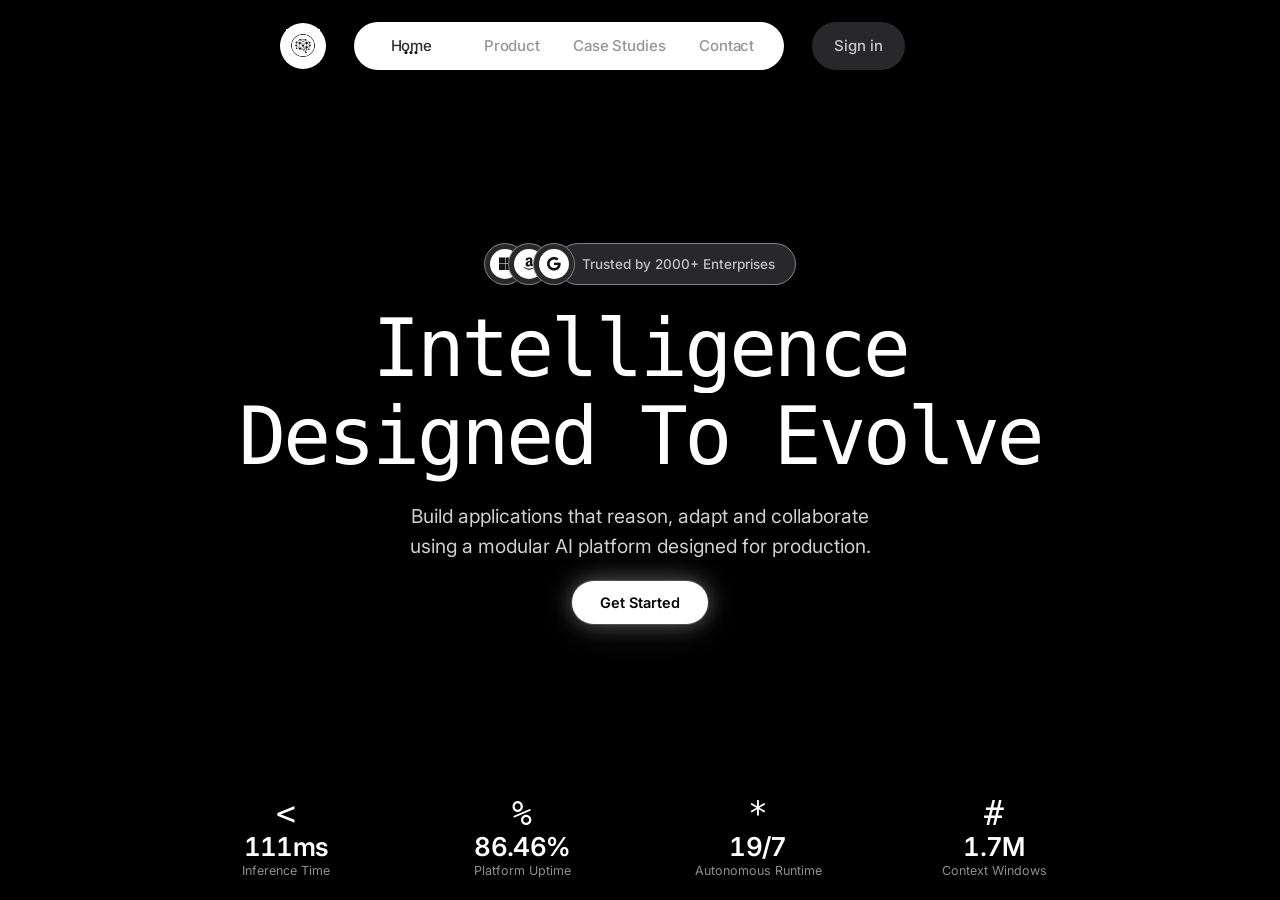
==== index.html @ 955801c1 "intailizing build" ====
<!DOCTYPE html>
<html lang="en">
  <head>
    <meta charset="UTF-8" />
    <meta name="viewport" content="width=device-width, initial-scale=1.0" />
    <title>Intelligence Designed To Evolve</title>
    <meta
      name="description"
      content="Build applications that reason, adapt and collaborate using a modular AI platform designed for production."
    />

    <!-- Inter — UI font -->
    <link rel="preconnect" href="https://fonts.googleapis.com" />
    <link rel="preconnect" href="https://fonts.gstatic.com" crossorigin />
    <link
      href="https://fonts.googleapis.com/css2?family=Inter:wght@400;500;600&display=swap"
      rel="stylesheet"
    />

    <!-- BubbledotICG-FinePos — retro dot-matrix display font -->
    <link
      href="https://db.onlinewebfonts.com/c/8cb707a9b8a73f8a7403336b861c3074?family=BubbledotICG-FinePos"
      rel="stylesheet"
    />

    <!-- Font Awesome 6.5.2 — brand icons -->
    <link
      rel="stylesheet"
      href="https://cdnjs.cloudflare.com/ajax/libs/font-awesome/6.5.2/css/all.min.css"
      integrity="sha512-SnH5WK+bZxgPHs44uWIX+LLJAJ9/2PkPKZ5QiAj6Ta86w+fsb2TkcmfRyVX3pBnMFcV7oQPJkl9QevSCWr3W6A=="
      crossorigin="anonymous"
      referrerpolicy="no-referrer"
    />

    <!-- Stylesheet -->
    <link rel="stylesheet" href="styles.css" />
  </head>
  <body>
    <!-- ==========================================
         BACKGROUND VIDEO
         ========================================== -->
    <div class="bg" aria-hidden="true">
      <video class="bg-video" autoplay muted loop playsinline>
        <source
          src="https://d8j0ntlcm91z4.cloudfront.net/user_38xzZboKViGWJOttwIXH07lWA1P/hf_20260809_012548_ef22562c-c0ae-4816-ad9d-f8922af4e6a7.mp4"
          type="video/mp4"
        />
      </video>
    </div>

    <!-- ==========================================
         MOBILE MENU OVERLAY + SHEET
         ========================================== -->
    <div
      id="menu-overlay"
      class="menu-overlay"
      role="dialog"
      aria-modal="true"
      aria-label="Navigation menu"
      hidden
    >
    </div>

    <nav id="mobile-menu" class="mobile-menu" hidden>
      <ul class="mobile-nav-links" role="list">
        <li><a href="#" class="active">Home</a></li>
        <li><a href="#">Product</a></li>
        <li><a href="#">Case Studies</a></li>
        <li><a href="#">Contact</a></li>
      </ul>
      <button class="mobile-signin-btn" type="button">Sign in</button>
    </nav>

    <!-- ==========================================
         PAGE WRAPPER
         ========================================== -->
    <div class="page">

      <!-- HEADER -->
      <header class="header" role="banner">
        <div class="header-inner">
          <!-- Logo -->
          <button class="logo-btn" type="button" aria-label="Home">
            <img
              src="assets/logo.webp"
              alt=""
              width="52"
              height="52"
            />
          </button>

          <!-- Desktop nav pill -->
          <ul class="nav-pill" role="list" aria-label="Main navigation">
            <li><a href="#" class="active" aria-current="page">Home</a></li>
            <li><a href="#">Product</a></li>
            <li><a href="#">Case Studies</a></li>
            <li><a href="#">Contact</a></li>
          </ul>

          <!-- Desktop sign in -->
          <button class="sign-in-pill" type="button">Sign in</button>

          <!-- Mobile burger -->
          <button
            id="burger-btn"
            class="burger-btn"
            type="button"
            aria-label="Open navigation menu"
            aria-expanded="false"
            aria-controls="mobile-menu"
          >
            <span class="bar"></span>
            <span class="bar"></span>
            <span class="bar"></span>
          </button>
        </div>
      </header>

      <!-- HERO -->
      <main class="hero" id="main-content">

        <!-- Trust row -->
        <div class="trust-row anim" style="--d: 0.05s;" aria-label="Trusted by 2000 plus Enterprises">
          <div class="trust-avatars">
            <div class="avatar">
              <div class="avatar-inner">
                <i class="fa-brands fa-microsoft" aria-hidden="true"></i>
              </div>
            </div>
            <div class="avatar">
              <div class="avatar-inner">
                <i class="fa-brands fa-amazon" aria-hidden="true"></i>
              </div>
            </div>
            <div class="avatar">
              <div class="avatar-inner">
                <i class="fa-brands fa-google" aria-hidden="true"></i>
              </div>
            </div>
          </div>
          <div class="trust-pill">
            <span>Trusted by 2000+ Enterprises</span>
          </div>
        </div>

        <!-- Headline -->
        <h1 class="headline anim" style="--d: 0s;">
          <span class="headline-line">Intelligence</span>
          <span class="headline-line">Designed To Evolve</span>
        </h1>

        <!-- Subhead -->
        <p class="subhead anim" style="--d: 0.28s;">
          Build applications that reason, adapt and collaborate using a modular
          AI platform designed for production.
        </p>

        <!-- CTA -->
        <a href="#" class="cta-btn anim-pulse" style="--d: 0.4s;">Get Started</a>

      </main>

      <!-- STATS FOOTER -->
      <footer class="stats" aria-label="Platform statistics">

        <div class="stat-item anim" style="--d: 0.5s;">
          <div class="stat-icon" aria-hidden="true">&lt;</div>
          <div
            class="stat-value"
            data-target="120"
            aria-label="120 milliseconds"
          >0ms</div>
          <div class="stat-label">Inference Time</div>
        </div>

        <div class="stat-item anim" style="--d: 0.58s;">
          <div class="stat-icon" aria-hidden="true">%</div>
          <div
            class="stat-value"
            data-target="99.99"
            aria-label="99.99 percent"
          >0.00%</div>
          <div class="stat-label">Platform Uptime</div>
        </div>

        <div class="stat-item anim" style="--d: 0.66s;">
          <div class="stat-icon" aria-hidden="true">*</div>
          <div
            class="stat-value"
            data-target="24"
            aria-label="24 slash 7"
          >0/7</div>
          <div class="stat-label">Autonomous Runtime</div>
        </div>

        <div class="stat-item anim" style="--d: 0.74s;">
          <div class="stat-icon" aria-hidden="true">#</div>
          <div
            class="stat-value"
            data-target="2.4"
            aria-label="2.4 million"
          >0.0M</div>
          <div class="stat-label">Context Windows</div>
        </div>

      </footer>
    </div>

    <!-- Script -->
    <script src="main.js"></script>
  </body>
</html>
---- styles.css ----
/* =============================================
   LOCAL FONTS
   ============================================= */
@font-face {
  font-family: "Geist Pixel Circle";
  src: url("fonts/GeistPixel-Circle.woff2") format("woff2");
  font-weight: 400;
  font-display: swap;
}

/* =============================================
   CSS CUSTOM PROPERTIES
   ============================================= */
:root {
  --bg: #000000;
  --text: #ffffff;
  --muted: #8e8e8e;
  --nav-text: #2e2e2e;
  --pill-dark: #28282a;
  --sign-in-text: #c8c8c8;
  --nav-shadow: 0 4px 14px rgba(0, 0, 0, 0.16);
  --trust-bg: #28282a;
  --trust-border: rgba(255, 255, 255, 0.4);
  --trust-text: #c4c2c3;
  --font-sans: "Inter", "Segoe UI", system-ui, sans-serif;
  --font-display: "BubbledotICG-FinePos", "Geist Pixel Circle", monospace;
  --trust-size: clamp(36px, 4.5vw, 42px);
}

/* =============================================
   RESET & BASE
   ============================================= */
*,
*::before,
*::after {
  box-sizing: border-box;
  margin: 0;
  padding: 0;
}

html {
  height: 100%;
}

body {
  background: var(--bg);
  color: var(--text);
  font-family: var(--font-sans);
  overflow: hidden;
  height: 100vh;
  height: 100dvh;
  -webkit-font-smoothing: antialiased;
  -moz-osx-font-smoothing: grayscale;
}

/* =============================================
   KEYFRAME ANIMATIONS
   ============================================= */
@keyframes slideDown {
  from {
    opacity: 0;
    transform: translateY(-18px);
  }
  to {
    opacity: 1;
    transform: translateY(0);
  }
}

@keyframes reveal {
  from {
    opacity: 0;
    transform: translateY(22px) scale(0.98);
    filter: blur(6px);
  }
  to {
    opacity: 1;
    transform: translateY(0) scale(1);
    filter: blur(0);
  }
}

@keyframes revealPulse {
  0% {
    opacity: 0;
    transform: translateY(22px) scale(0.96);
    filter: blur(6px);
  }
  70% {
    opacity: 1;
    transform: translateY(-2px) scale(1.01);
    filter: blur(0);
  }
  100% {
    opacity: 1;
    transform: translateY(0) scale(1);
    filter: blur(0);
  }
}

@keyframes headlineFade {
  from {
    opacity: 0;
    transform: translateY(14px);
  }
  to {
    opacity: 1;
    transform: translateY(0);
  }
}

@keyframes overlayIn {
  from { opacity: 0; }
  to { opacity: 1; }
}

@keyframes menuIn {
  from {
    opacity: 0;
    transform: translateX(-50%) translateY(-12px) scale(0.97);
  }
  to {
    opacity: 1;
    transform: translateX(-50%) translateY(0) scale(1);
  }
}

@keyframes linkIn {
  from {
    opacity: 0;
    transform: translateY(8px);
  }
  to {
    opacity: 1;
    transform: translateY(0);
  }
}

/* =============================================
   BACKGROUND VIDEO
   ============================================= */
.bg {
  position: fixed;
  inset: 0;
  background: #000;
  overflow: hidden;
  z-index: 0;
}

.bg-video {
  position: absolute;
  inset: 0;
  width: 100%;
  height: 100%;
  object-fit: cover;
  pointer-events: none;
  z-index: 0;
}

/* =============================================
   PAGE LAYOUT
   ============================================= */
.page {
  position: relative;
  z-index: 1;
  display: flex;
  flex-direction: column;
  align-items: center;
  padding: clamp(16px, 2.4vh, 28px) clamp(14px, 3vw, 32px);
  height: 100vh;
  height: 100dvh;
  overflow: hidden;
}

/* =============================================
   HEADER
   ============================================= */
.header {
  flex-shrink: 0;
  width: 100%;
  display: flex;
  justify-content: center;
  z-index: 1;
  animation: slideDown 0.7s cubic-bezier(0.22, 1, 0.36, 1) both;
}

.header-inner {
  display: flex;
  align-items: center;
  gap: clamp(18px, 2.8vw, 28px);
  max-width: 720px;
  width: 100%;
}

/* Logo */
.logo-btn {
  flex-shrink: 0;
  width: clamp(40px, 4.4vw, 46px);
  height: clamp(40px, 4.4vw, 46px);
  border-radius: 50%;
  background: #fff;
  box-shadow: var(--nav-shadow);
  border: none;
  cursor: pointer;
  display: grid;
  place-items: center;
  transition: transform 0.25s ease;
  padding: 0;
}

.logo-btn:hover {
  transform: scale(1.04);
}

.logo-btn img {
  width: 72%;
  height: 72%;
  object-fit: contain;
  display: block;
}

/* Nav pill */
.nav-pill {
  flex: 1;
  max-width: 430px;
  height: clamp(44px, 5.2vw, 48px);
  background: #fff;
  border-radius: 999px;
  box-shadow: var(--nav-shadow);
  padding: 4px 8px;
  display: flex;
  align-items: center;
  gap: 2px;
  list-style: none;
}

.nav-pill li {
  flex: 1;
  display: flex;
  justify-content: center;
}

.nav-pill a {
  display: flex;
  flex-direction: column;
  align-items: center;
  justify-content: center;
  position: relative;
  text-decoration: none;
  color: var(--nav-text);
  font-family: var(--font-sans);
  font-weight: 500;
  font-size: clamp(13px, 1.4vw, 15px);
  letter-spacing: -0.01em;
  opacity: 0.5;
  padding: 4px 10px;
  border-radius: 999px;
  transition: opacity 0.2s ease;
  white-space: nowrap;
}

.nav-pill a:hover {
  opacity: 0.75;
}

.nav-pill a.active {
  opacity: 1;
}

/* Three dot indicator for active nav item */
.nav-pill a.active::after {
  content: "";
  position: absolute;
  bottom: 5px;
  left: 50%;
  transform: translateX(-50%);
  width: 3px;
  height: 3px;
  background: #000;
  border-radius: 50%;
  box-shadow: -5px 0 0 #000, 5px 0 0 #000;
}

/* Sign in pill */
.sign-in-pill {
  flex-shrink: 0;
  height: clamp(44px, 5.2vw, 48px);
  background: var(--pill-dark);
  color: var(--sign-in-text);
  border: none;
  border-radius: 999px;
  box-shadow: var(--nav-shadow);
  padding: 0 clamp(16px, 2vw, 22px);
  font-family: var(--font-sans);
  font-weight: 500;
  font-size: clamp(13px, 1.4vw, 15px);
  cursor: pointer;
  white-space: nowrap;
  transition: background 0.2s ease, color 0.2s ease, transform 0.2s ease;
}

.sign-in-pill:hover {
  background: #323234;
  color: #fff;
  transform: translateY(-1px);
}

/* Mobile burger button */
.burger-btn {
  display: none;
  width: 48px;
  height: 48px;
  border-radius: 50%;
  background: var(--pill-dark);
  border: none;
  cursor: pointer;
  flex-direction: column;
  align-items: center;
  justify-content: center;
  gap: 5.5px;
  flex-shrink: 0;
  transition: background 0.25s ease;
  position: relative;
}

.burger-btn .bar {
  display: block;
  width: 18px;
  height: 1.5px;
  background: #fff;
  border-radius: 2px;
  transition: transform 0.3s ease, opacity 0.3s ease, background 0.25s ease;
  transform-origin: center;
}

.burger-btn[aria-expanded="true"] {
  background: #fff;
}

.burger-btn[aria-expanded="true"] .bar {
  background: #000;
}

.burger-btn[aria-expanded="true"] .bar:nth-child(1) {
  transform: translateY(7px) rotate(45deg);
}

.burger-btn[aria-expanded="true"] .bar:nth-child(2) {
  opacity: 0;
  transform: scaleX(0);
}

.burger-btn[aria-expanded="true"] .bar:nth-child(3) {
  transform: translateY(-7px) rotate(-45deg);
}

/* =============================================
   MOBILE MENU OVERLAY
   ============================================= */
.menu-overlay {
  position: fixed;
  inset: 0;
  background: rgba(0, 0, 0, 0.62);
  backdrop-filter: blur(6px);
  -webkit-backdrop-filter: blur(6px);
  z-index: 10;
  animation: overlayIn 0.28s ease forwards;
}

.menu-overlay[hidden] {
  display: none;
}

.mobile-menu {
  position: fixed;
  top: clamp(72px, 10vh, 88px);
  left: 50%;
  transform: translateX(-50%);
  width: calc(100% - 28px);
  max-width: 380px;
  background: #fff;
  border-radius: 28px;
  padding: 22px 18px 20px;
  box-shadow: 0 20px 60px rgba(0, 0, 0, 0.45);
  z-index: 11;
  animation: menuIn 0.38s cubic-bezier(0.22, 1, 0.36, 1) forwards;
}

.mobile-menu[hidden] {
  display: none;
}

.mobile-nav-links {
  list-style: none;
  display: flex;
  flex-direction: column;
  gap: 2px;
  margin-bottom: 12px;
}

.mobile-nav-links li {
  animation: linkIn 0.3s ease both;
}

.mobile-nav-links li:nth-child(1) { animation-delay: 0.05s; }
.mobile-nav-links li:nth-child(2) { animation-delay: 0.1s; }
.mobile-nav-links li:nth-child(3) { animation-delay: 0.15s; }
.mobile-nav-links li:nth-child(4) { animation-delay: 0.2s; }

.mobile-nav-links a {
  display: flex;
  align-items: center;
  text-decoration: none;
  color: var(--nav-text);
  font-family: var(--font-sans);
  font-weight: 500;
  font-size: 15px;
  padding: 11px 14px;
  border-radius: 14px;
  position: relative;
  transition: background 0.18s ease;
}

.mobile-nav-links a:hover {
  background: rgba(0, 0, 0, 0.05);
}

.mobile-nav-links a.active {
  font-weight: 600;
}

.mobile-nav-links a.active::after {
  content: "";
  position: absolute;
  bottom: 8px;
  left: 50%;
  transform: translateX(-50%);
  width: 3px;
  height: 3px;
  background: #000;
  border-radius: 50%;
  box-shadow: -5px 0 0 #000, 5px 0 0 #000;
}

.mobile-signin-btn {
  display: block;
  width: 100%;
  padding: 13px;
  background: var(--pill-dark);
  color: var(--sign-in-text);
  border: none;
  border-radius: 14px;
  font-family: var(--font-sans);
  font-weight: 500;
  font-size: 15px;
  cursor: pointer;
  text-align: center;
  animation: linkIn 0.3s ease 0.25s both;
  transition: background 0.2s ease, color 0.2s ease;
}

.mobile-signin-btn:hover {
  background: #323234;
  color: #fff;
}

/* =============================================
   HERO SECTION
   ============================================= */
.hero {
  flex: 1;
  display: flex;
  flex-direction: column;
  align-items: center;
  justify-content: center;
  text-align: center;
  max-width: 900px;
  width: 100%;
  z-index: 1;
  gap: clamp(14px, 2.2vh, 22px);
}

/* Trust row */
.trust-row {
  display: inline-flex;
  align-items: center;
}

.trust-avatars {
  display: flex;
  align-items: center;
}

.avatar {
  position: relative;
  width: var(--trust-size);
  height: var(--trust-size);
  border-radius: 50%;
  background: var(--trust-bg);
  border: 1px solid var(--trust-border);
  padding: 5px;
  display: grid;
  place-items: center;
  transition: transform 0.35s ease;
  flex-shrink: 0;
}

.avatar:nth-child(1) { z-index: 1; }
.avatar:nth-child(2) {
  margin-left: calc(var(--trust-size) * -0.42);
  z-index: 2;
}
.avatar:nth-child(3) {
  margin-left: calc(var(--trust-size) * -0.42);
  z-index: 4;
}

.trust-avatars:hover .avatar:nth-child(1) { transform: translateY(-2px); }
.trust-avatars:hover .avatar:nth-child(2) { transform: translateY(-4px); }
.trust-avatars:hover .avatar:nth-child(3) { transform: translateY(-2px); }

.avatar-inner {
  width: 100%;
  height: 100%;
  border-radius: 50%;
  background: #fff;
  display: grid;
  place-items: center;
}

.avatar-inner i {
  color: #111;
  font-size: calc(var(--trust-size) * 0.34);
  line-height: 1;
}

.trust-pill {
  display: flex;
  align-items: center;
  height: var(--trust-size);
  background: var(--trust-bg);
  border: 1px solid var(--trust-border);
  border-radius: 999px;
  margin-left: calc(var(--trust-size) * -0.42);
  padding-left: calc(var(--trust-size) * 0.58);
  padding-right: clamp(14px, 2vw, 20px);
  white-space: nowrap;
}

.trust-pill span {
  font-family: var(--font-sans);
  font-weight: 500;
  color: var(--trust-text);
  font-size: clamp(12px, 1.4vw, 13.5px);
}

/* Headline */
.headline {
  display: flex;
  flex-direction: column;
  align-items: center;
}

.headline-line {
  display: block;
  font-family: var(--font-display);
  font-weight: 400;
  color: #fff;
  font-size: clamp(28px, 6.2vw, 80px);
  letter-spacing: -0.04em;
  line-height: 1.12;
  white-space: nowrap;
  overflow: hidden;
  opacity: 0;
}

.headline.anim .headline-line:nth-child(1) {
  animation: headlineFade 0.85s cubic-bezier(0.22, 1, 0.36, 1) 0.12s forwards;
}

.headline.anim .headline-line:nth-child(2) {
  animation: headlineFade 0.85s cubic-bezier(0.22, 1, 0.36, 1) 0.3s forwards;
}

/* Subhead */
.subhead {
  max-width: min(500px, 92%);
  font-family: var(--font-sans);
  font-size: clamp(calc(13.5px + 2pt), calc(1.55vw + 2pt), calc(16.5px + 2pt));
  color: #d0d0d0;
  opacity: 0.8;
  line-height: 1.55;
  font-weight: 400;
}

/* CTA */
.cta-btn {
  display: inline-block;
  background: #fff;
  color: #000;
  border: none;
  border-radius: 999px;
  font-family: var(--font-sans);
  font-weight: 600;
  font-size: clamp(13.5px, 1.5vw, 14.5px);
  padding: clamp(11px, 1.6vh, 13px) clamp(22px, 3vw, 28px);
  cursor: pointer;
  text-decoration: none;
  box-shadow:
    0 0 0 1px rgba(255, 255, 255, 0.15),
    0 0 22px rgba(255, 255, 255, 0.32),
    0 0 44px rgba(255, 255, 255, 0.12);
  transition: transform 0.25s ease, box-shadow 0.25s ease;
}

.cta-btn:hover {
  transform: translateY(-2px) scale(1.02);
  box-shadow:
    0 0 0 1px rgba(255, 255, 255, 0.25),
    0 0 32px rgba(255, 255, 255, 0.5),
    0 0 64px rgba(255, 255, 255, 0.2);
}

/* =============================================
   .anim SHARED ENTRANCE
   ============================================= */
.anim {
  opacity: 0;
  animation: reveal 0.85s cubic-bezier(0.22, 1, 0.36, 1) var(--d, 0s) forwards;
}

.anim-pulse {
  opacity: 0;
  animation: revealPulse 0.85s cubic-bezier(0.22, 1, 0.36, 1) var(--d, 0s) forwards;
}

/* =============================================
   STATS FOOTER
   ============================================= */
.stats {
  flex-shrink: 0;
  width: 100%;
  max-width: 920px;
  display: grid;
  grid-template-columns: repeat(4, 1fr);
  gap: clamp(10px, 2vw, 24px);
  z-index: 1;
}

.stat-item {
  display: flex;
  flex-direction: column;
  align-items: center;
  text-align: center;
  gap: 2px;
}

.stat-icon {
  font-family: var(--font-display);
  font-size: clamp(22px, 3vw, 33px);
  color: #fff;
  line-height: 1;
  margin-bottom: 2px;
}

.stat-value {
  font-family: var(--font-sans);
  font-size: clamp(18px, 2.2vw, 26px);
  font-weight: 600;
  color: #fff;
  letter-spacing: -0.025em;
  font-variant-numeric: tabular-nums;
  line-height: 1;
}

.stat-label {
  font-family: var(--font-sans);
  font-size: clamp(11px, 1.2vw, 12.5px);
  color: var(--muted);
  margin-top: 1px;
}

/* =============================================
   RESPONSIVE — <=720px
   ============================================= */
@media (max-width: 720px) {
  .nav-pill,
  .sign-in-pill {
    display: none;
  }

  .burger-btn {
    display: flex;
  }

  .header-inner {
    justify-content: space-between;
    max-width: 100%;
  }

  .logo-btn {
    width: 48px;
    height: 48px;
  }

  .headline-line {
    letter-spacing: -0.08em;
    line-height: 1.05;
  }

  .stats {
    grid-template-columns: repeat(2, 1fr);
  }
}

/* =============================================
   RESPONSIVE — <=420px
   ============================================= */
@media (max-width: 420px) {
  :root {
    --trust-size: 34px;
  }

  .headline-line {
    letter-spacing: -0.09em;
    line-height: 1.04;
  }

  .trust-pill span {
    font-size: 12px;
  }
}

/* =============================================
   RESPONSIVE — height <=700px
   ============================================= */
@media (max-height: 700px) {
  .hero {
    gap: clamp(8px, 1.4vh, 14px);
  }

  .stats {
    gap: 8px;
  }
}

/* =============================================
   REDUCED MOTION
   ============================================= */
@media (prefers-reduced-motion: reduce) {
  *,
  *::before,
  *::after {
    animation: none !important;
    transition: none !important;
  }

  .anim,
  .anim-pulse {
    opacity: 1;
    transform: none;
    filter: none;
  }

  .headline-line {
    opacity: 1;
    transform: none;
    color: #fff;
  }

  .header {
    opacity: 1;
    transform: none;
  }
}
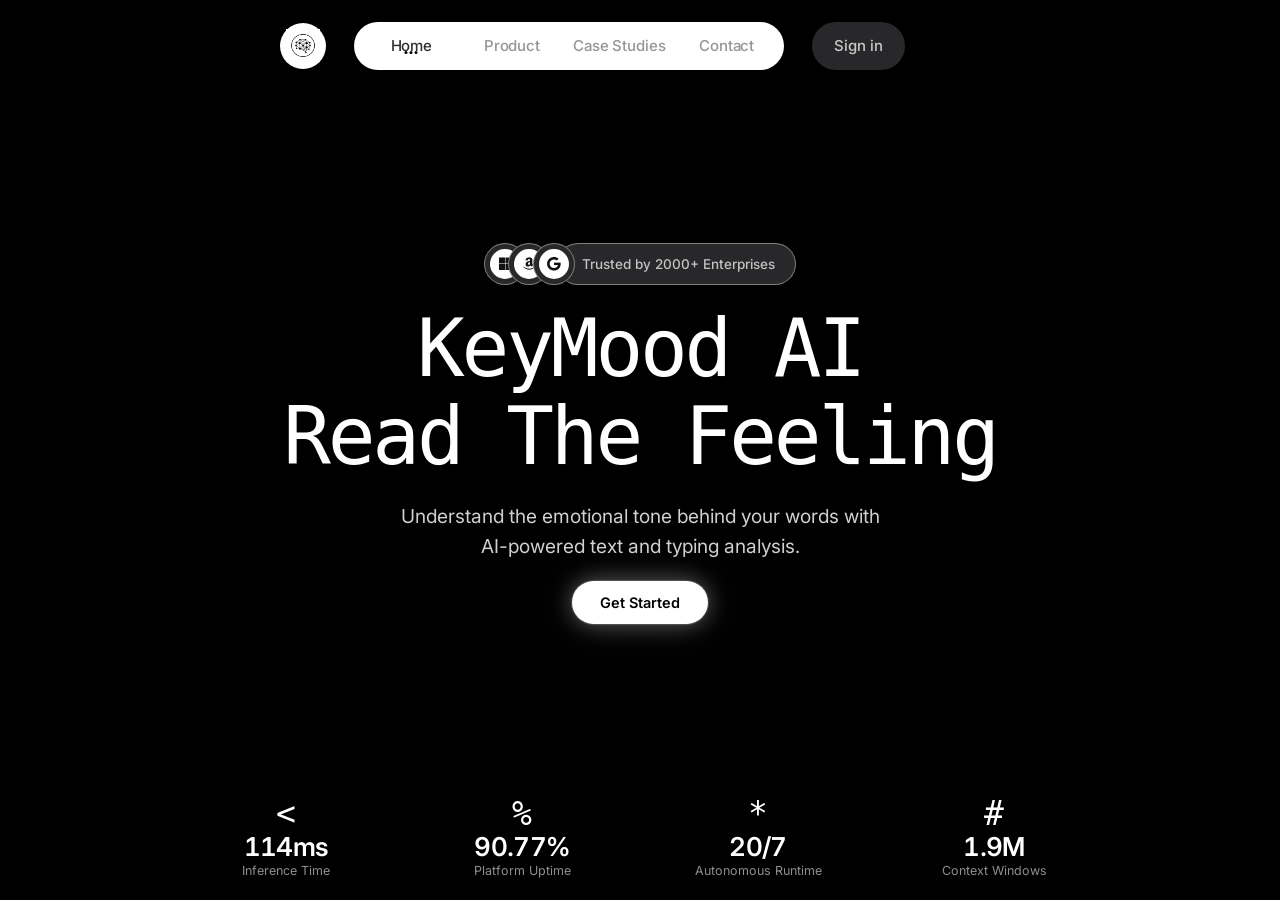
==== commit 528f1cad: "project name change" ====
--- a/index.html
+++ b/index.html
@@ -3,10 +3,10 @@
   <head>
     <meta charset="UTF-8" />
     <meta name="viewport" content="width=device-width, initial-scale=1.0" />
-    <title>Intelligence Designed To Evolve</title>
+    <title>KeyMood AI | Understand the mood behind every word</title>
     <meta
       name="description"
-      content="Build applications that reason, adapt and collaborate using a modular AI platform designed for production."
+      content="KeyMood AI reveals the emotional tone behind your words and typing patterns."
     />
 
     <!-- Inter — UI font -->
@@ -145,14 +145,14 @@
 
         <!-- Headline -->
         <h1 class="headline anim" style="--d: 0s;">
-          <span class="headline-line">Intelligence</span>
-          <span class="headline-line">Designed To Evolve</span>
+          <span class="headline-line">KeyMood AI</span>
+          <span class="headline-line">Read The Feeling</span>
         </h1>
 
         <!-- Subhead -->
         <p class="subhead anim" style="--d: 0.28s;">
-          Build applications that reason, adapt and collaborate using a modular
-          AI platform designed for production.
+          Understand the emotional tone behind your words with AI-powered text
+          and typing analysis.
         </p>
 
         <!-- CTA -->
